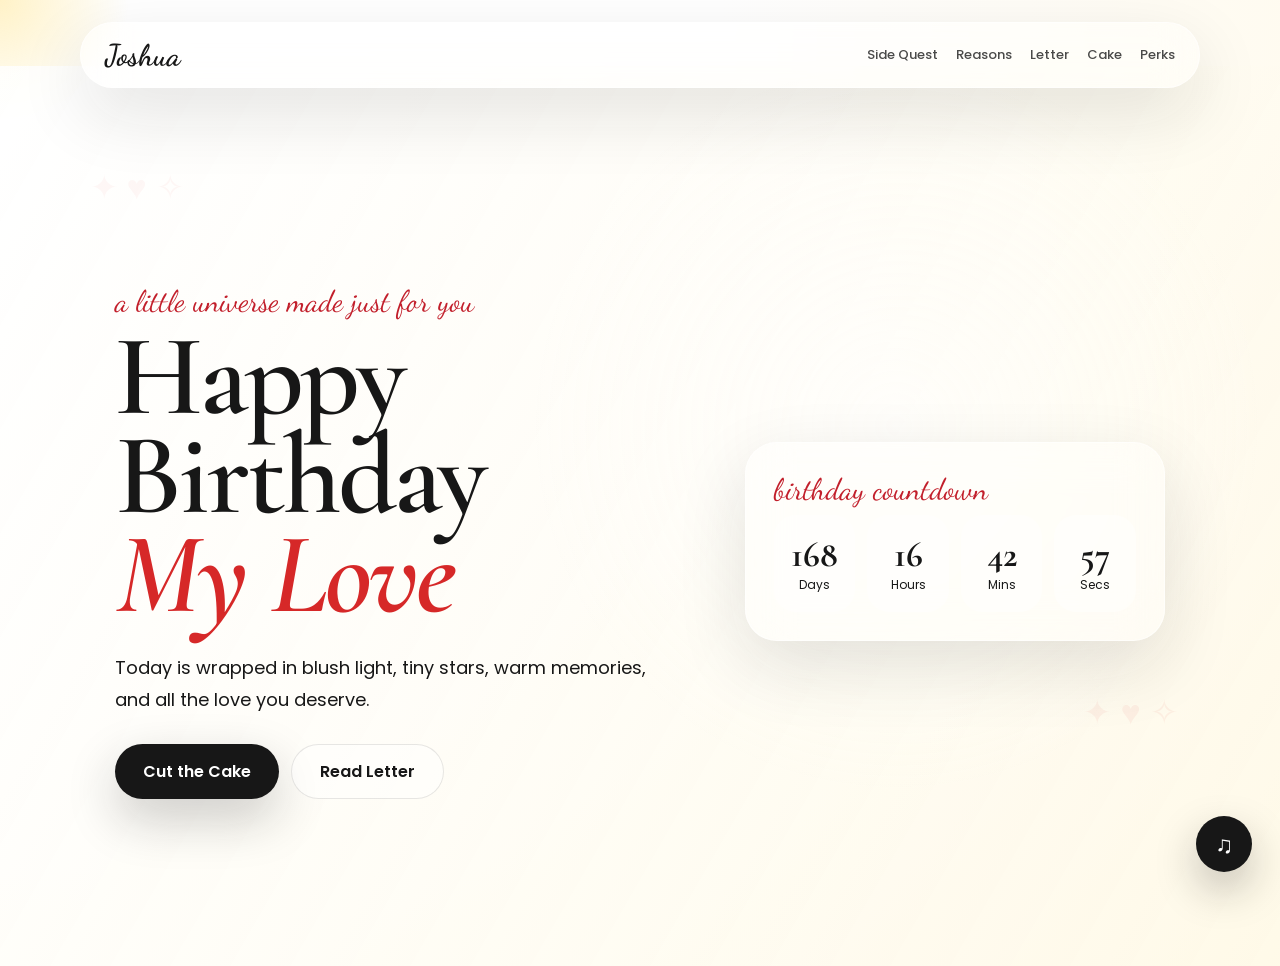
==== index.html @ 477d6fdd "Release personalized birthday website updates Co-authored-by: Copilot <223556219+Copilot@users.norep" ====
<!DOCTYPE html>
<html lang="en">
<head>
  <meta charset="UTF-8" />
  <meta name="viewport" content="width=device-width, initial-scale=1.0" />
  <title>Happy Birthday Baby!</title>
  <link rel="preconnect" href="https://fonts.googleapis.com" />
  <link rel="preconnect" href="https://fonts.gstatic.com" crossorigin />
  <link href="https://fonts.googleapis.com/css2?family=Cormorant+Garamond:wght@400;500;600;700&family=Dancing+Script:wght@500;600;700&family=Poppins:wght@300;400;500;600;700&display=swap" rel="stylesheet" />
  <link rel="stylesheet" href="style.css" />
</head>
<body style="--hero-image: url('assets/ak.jpeg');">
  <div class="cursor-glow"></div>
  <div class="floating-bg"></div>

  <nav class="navbar glass">
    <a href="index.html" class="logo">Joshua</a>
    <div class="nav-links">
      <a href="memories.html">Side Quest</a>
      <a href="reasons.html">Reasons</a>
      <a href="letter.html">Letter</a>
      <a href="cake.html">Cake</a>
      <a href="final.html">Perks</a>
    </div>
  </nav>

  <div class="music-widget">
    <div class="music-player glass" id="musicPlayer" hidden>
      <iframe
        title="Joshua's birthday playlist on Spotify"
        src="https://open.spotify.com/embed/playlist/0S6JnbD1CwKNPiSXgv6PSf?utm_source=generator&theme=0"
        allow="autoplay; clipboard-write; encrypted-media; fullscreen; picture-in-picture"
        loading="lazy"
      ></iframe>
    </div>
    <button class="music-btn" id="musicBtn" type="button" aria-label="Open music player" aria-controls="musicPlayer" aria-expanded="false">♫</button>
  </div>

  <main class="hero page-section">
    <div class="hero-overlay"></div>
    <section class="hero-content reveal">
      <p class="script-text">a little universe made just for you</p>
      <h1>Happy Birthday<br><span>My Love</span></h1>
      <p class="hero-desc">Today is wrapped in blush light, tiny stars, warm memories, and all the love you deserve.</p>
      <div class="hero-actions">
        <a class="btn primary" href="cake.html">Cut the Cake</a>
        <a class="btn ghost" href="letter.html">Read Letter</a>
      </div>
    </section>

    <aside class="countdown-card glass reveal delay-1">
      <p class="script-text">birthday countdown</p>
      <div class="countdown" id="countdown">
        <div><strong id="days">00</strong><span>Days</span></div>
        <div><strong id="hours">00</strong><span>Hours</span></div>
        <div><strong id="mins">00</strong><span>Mins</span></div>
        <div><strong id="secs">00</strong><span>Secs</span></div>
      </div>
    </aside>
  </main>

  <script src="script.js"></script>
</body>
</html>
---- style.css ----
:root {
  --warm-white: #ffffff;
  --blush: #fff9e8;
  --rose: #d62828;
  --champagne: #ffd447;
  --cocoa: #171717;
  --serif: "Cormorant Garamond", serif;
  --script: "Dancing Script", cursive;
  --body: "Poppins", sans-serif;
}

* {
  box-sizing: border-box;
  margin: 0;
  padding: 0;
}

html {
  scroll-behavior: smooth;
}

body {
  min-height: 100vh;
  overflow-x: hidden;
  color: var(--cocoa);
  font-family: var(--body);
  background: radial-gradient(circle at top left, #fff 0%, var(--warm-white) 45%, var(--blush) 100%);
}

a {
  color: inherit;
  text-decoration: none;
}

button {
  font: inherit;
}

.glass {
  background: rgba(255, 255, 255, 0.35);
  border: 1px solid rgba(255, 255, 255, 0.55);
  backdrop-filter: blur(22px);
  box-shadow: 0 24px 70px rgba(23, 23, 23, 0.12);
}

.navbar {
  position: fixed;
  top: 22px;
  left: 50%;
  z-index: 50;
  width: min(1120px, 92%);
  display: flex;
  align-items: center;
  justify-content: space-between;
  padding: 14px 24px;
  border-radius: 999px;
  transform: translateX(-50%);
}

.logo {
  font-family: var(--script);
  font-size: 30px;
  font-weight: 700;
}

.nav-links {
  display: flex;
  gap: 18px;
  font-size: 13px;
  font-weight: 500;
}

.nav-links a {
  opacity: 0.78;
  transition: 0.3s;
}

.nav-links a:hover {
  color: #c21f2b;
  opacity: 1;
}

.cursor-glow {
  position: fixed;
  z-index: 0;
  width: 280px;
  height: 280px;
  border-radius: 50%;
  pointer-events: none;
  background: radial-gradient(circle, rgba(255, 212, 71, 0.3), transparent 65%);
  transform: translate(-50%, -50%);
}

.floating-bg::before,
.floating-bg::after {
  content: "✦ ♥ ✧";
  position: fixed;
  z-index: 0;
  color: rgba(214, 40, 40, 0.22);
  font-size: 34px;
  animation: float 8s infinite ease-in-out;
}

.floating-bg::before {
  top: 18%;
  left: 7%;
}

.floating-bg::after {
  right: 8%;
  bottom: 18%;
  animation-delay: 2s;
}

.hero,
.page-section {
  min-height: 100vh;
}

.hero {
  position: relative;
  display: grid;
  grid-template-columns: 1.2fr 0.8fr;
  align-items: center;
  padding: 120px 9% 70px;
  background: linear-gradient(120deg, rgba(255, 255, 255, 0.84), rgba(255, 249, 232, 0.72)), var(--hero-image) center/cover;
}

.hero-overlay {
  position: absolute;
  inset: 0;
  background: radial-gradient(circle at 70% 40%, rgba(255, 255, 255, 0.55), transparent 35%);
}

.hero-content,
.countdown-card {
  position: relative;
  z-index: 2;
}

.script-text {
  margin-bottom: 8px;
  color: #c21f2b;
  font-family: var(--script);
  font-size: 30px;
}

.hero h1,
.sub-hero h1,
.final-page h1,
.cake-page h1 {
  font-family: var(--serif);
  font-size: clamp(62px, 9vw, 128px);
  font-weight: 600;
  line-height: 0.86;
  letter-spacing: -3px;
}

.hero h1 span {
  color: #d62828;
  font-style: italic;
}

.hero-desc {
  max-width: 560px;
  margin: 28px 0;
  font-size: 18px;
  line-height: 1.8;
}

.btn {
  display: inline-flex;
  align-items: center;
  justify-content: center;
  margin-right: 12px;
  padding: 14px 28px;
  border-radius: 999px;
  font-weight: 600;
  transition: 0.3s;
}

.primary {
  color: #fff;
  background: var(--cocoa);
  box-shadow: 0 20px 50px rgba(23, 23, 23, 0.22);
}

.ghost {
  background: rgba(255, 255, 255, 0.42);
  border: 1px solid rgba(23, 23, 23, 0.1);
}

.btn:hover,
.cut-cake-btn:hover {
  transform: translateY(-4px);
}

.countdown-card {
  max-width: 420px;
  padding: 28px;
  border-radius: 32px;
}

.countdown {
  display: grid;
  grid-template-columns: repeat(4, 1fr);
  gap: 12px;
}

.countdown div {
  padding: 18px 10px;
  text-align: center;
  background: rgba(255, 255, 255, 0.42);
  border-radius: 22px;
}

.countdown strong {
  font-family: var(--serif);
  font-size: 36px;
}

.countdown span {
  display: block;
  font-size: 12px;
}

.music-widget {
  position: fixed;
  right: 28px;
  bottom: 28px;
  z-index: 60;
}

.music-btn {
  position: relative;
  width: 56px;
  height: 56px;
  color: #fff;
  font-size: 24px;
  background: var(--cocoa);
  border: 0;
  border-radius: 50%;
  box-shadow: 0 18px 42px rgba(23, 23, 23, 0.25);
  cursor: pointer;
}

.music-btn:hover,
.music-btn[aria-expanded="true"] {
  background: #d62828;
}

.music-player {
  position: absolute;
  right: 0;
  bottom: 72px;
  width: min(352px, calc(100vw - 32px));
  padding: 8px;
  border-radius: 22px;
}

.music-player[hidden] {
  display: none;
}

.music-player iframe {
  display: block;
  width: 100%;
  height: 352px;
  border: 0;
  border-radius: 14px;
}

.sub-hero {
  padding: 150px 8% 55px;
  text-align: center;
}

.sub-hero p {
  max-width: 680px;
  margin: 10px auto 24px;
}

.side-quest-page {
  padding-bottom: 90px;
}

.quest-worlds {
  display: grid;
  grid-template-columns: repeat(2, minmax(0, 1fr));
  gap: 20px;
  width: min(940px, 84%);
  margin: 0 auto;
}

.quest-progress {
  width: min(940px, 84%);
  margin: 0 auto 18px;
  color: #a91620;
  font-weight: 600;
  text-align: center;
}

.quest-world {
  display: flex;
  min-height: 230px;
  flex-direction: column;
  align-items: flex-start;
  padding: 28px;
  color: var(--cocoa);
  text-align: left;
  border-radius: 28px;
  cursor: pointer;
  transition: transform 0.3s, background 0.3s, box-shadow 0.3s;
}

.quest-world:hover,
.quest-world[aria-pressed="true"] {
  transform: translateY(-6px);
  background: rgba(255, 255, 255, 0.72);
  box-shadow: 0 24px 60px rgba(23, 23, 23, 0.18);
}

.quest-world:disabled {
  opacity: 0.62;
  cursor: not-allowed;
  transform: none;
}

.quest-world:disabled:hover {
  background: inherit;
  box-shadow: none;
}

.quest-world.is-complete .quest-world-prompt {
  color: #39714a;
}

.quest-world.is-locked .quest-world-prompt {
  color: #6b625d;
}

.quest-icon {
  margin-bottom: 14px;
  font-size: 34px;
}

.quest-world-title {
  font-family: var(--serif);
  font-size: 32px;
  font-weight: 700;
}

.quest-world-description {
  margin-top: 8px;
  line-height: 1.7;
}

.quest-world-prompt {
  margin-top: auto;
  padding-top: 18px;
  color: #c21f2b;
  font-size: 13px;
  font-weight: 600;
}

.quest-panel,
.quest-reward {
  width: min(760px, 84%);
  margin: 34px auto 0;
  padding: 38px;
  text-align: center;
  border-radius: 30px;
}

#questPanel[hidden],
#questReward[hidden],
#batmanClues[hidden],
#grandPrixGame[hidden],
#monsterHuntGame[hidden],
#cyberpunkGame[hidden],
#huntPreparation[hidden],
#huntBattle[hidden],
#huntActions[hidden],
#completeQuest[hidden],
#questFinale[hidden] {
  display: none;
}

.quest-panel h2,
.quest-reward h2 {
  margin-bottom: 12px;
  font-family: var(--serif);
  font-size: clamp(32px, 5vw, 48px);
}

.quest-panel > p:not(.script-text),
.quest-reward > p:not(.script-text) {
  max-width: 580px;
  margin: 0 auto 22px;
  line-height: 1.8;
}

.quest-panel .btn {
  margin: 8px 0 0;
  border: 0;
  cursor: pointer;
}

.quest-panel .btn:disabled {
  opacity: 0.55;
  cursor: not-allowed;
  transform: none;
}

.batman-clues {
  display: grid;
  gap: 14px;
  margin: 24px auto 16px;
  text-align: left;
}

.clue-instructions {
  margin-bottom: 4px;
  color: #c21f2b;
  font-weight: 600;
  text-align: center;
}

.clue-card {
  display: grid;
  gap: 10px;
  padding: 18px;
  border: 1px solid rgba(23, 23, 23, 0.14);
  border-radius: 18px;
}

.clue-card legend {
  padding: 0 6px;
  font-weight: 600;
  line-height: 1.6;
}

.clue-card label {
  display: flex;
  align-items: flex-start;
  gap: 9px;
  line-height: 1.55;
  cursor: pointer;
}

.clue-card input {
  flex: 0 0 auto;
  margin-top: 5px;
  accent-color: #d62828;
}

.clue-card .check-clue {
  justify-self: start;
  margin: 4px 0 0;
  cursor: pointer;
}

.clue-feedback {
  min-height: 22px;
  margin: 0 !important;
  color: #a91620;
  font-weight: 500;
}

.monster-hunt-game {
  margin: 24px auto 16px;
  text-align: left;
}

.monster-hunt-game > .clue-instructions {
  margin-bottom: 20px;
}

.monster-hunt-game h3 {
  margin-bottom: 8px;
  font-family: var(--serif);
  font-size: 30px;
  text-align: center;
}

.monster-hunt-game > div > p {
  margin: 0 auto 16px;
  text-align: center;
  line-height: 1.7;
}

.hunt-map-card {
  position: relative;
  margin: 20px 0;
  padding: 10px 10px 26px;
  overflow: hidden;
  background: linear-gradient(145deg, #f8f6e8, #dfd6bd);
  border: 1px solid rgba(23, 23, 23, 0.18);
  border-radius: 22px;
  box-shadow: 0 14px 30px rgba(23, 23, 23, 0.12);
}

.hunt-map {
  position: relative;
  min-height: 290px;
  overflow: hidden;
  background: linear-gradient(90deg, rgba(20, 15, 11, 0.48), rgba(20, 15, 11, 0.14)), url("assets/maanster-map.png") center/cover;
  border: 1px solid rgba(255, 255, 255, 0.38);
  border-radius: 16px;
  isolation: isolate;
}

.hunt-map::after {
  position: absolute;
  z-index: -1;
  inset: 0;
  background: radial-gradient(ellipse at 50% 50%, transparent 20%, rgba(15, 12, 8, 0.34));
  content: "";
}

.hunt-map-trail {
  position: absolute;
  inset: 0;
  width: 100%;
  height: 100%;
  pointer-events: none;
}

.hunt-map-trail path {
  fill: none;
  stroke: #ffd447;
  stroke-width: 13;
  stroke-dasharray: 16 11;
  stroke-linecap: round;
  filter: drop-shadow(0 0 8px rgba(255, 212, 71, 0.95));
}

.hunt-map-pin {
  position: absolute;
  z-index: 1;
  display: grid;
  width: 42px;
  height: 42px;
  place-items: center;
  color: #171717;
  font-size: 19px;
  background: #ffd447;
  border: 3px solid #fff;
  border-radius: 50%;
  box-shadow: 0 4px 14px rgba(0, 0, 0, 0.42);
  cursor: pointer;
  transition: transform 0.2s, background 0.2s;
}

.hunt-map-pin span {
  position: absolute;
  top: calc(100% + 7px);
  left: 50%;
  width: max-content;
  padding: 4px 8px;
  color: #fff;
  font-size: 11px;
  font-weight: 600;
  background: rgba(15, 12, 8, 0.78);
  border-radius: 999px;
  transform: translateX(-50%);
}

.hunt-map-pin:hover {
  transform: scale(1.12);
}

.hunt-map-pin.is-found {
  color: #fff;
  background: #d62828;
}

.hunt-map-pin.is-found::after {
  position: absolute;
  top: -5px;
  right: -5px;
  display: grid;
  width: 17px;
  height: 17px;
  place-items: center;
  color: #171717;
  font-size: 11px;
  background: #fff;
  border-radius: 50%;
  content: "✓";
}

.pin-vinyl {
  top: 61%;
  left: 27%;
}

.pin-lego {
  top: 39%;
  left: 52%;
}

.pin-crumbs {
  top: 20%;
  left: 76%;
}

.hunter-profile {
  position: absolute;
  bottom: 12px;
  left: 12px;
  display: flex;
  align-items: center;
  gap: 9px;
  padding: 6px 12px 6px 6px;
  color: #fff;
  background: rgba(15, 12, 8, 0.82);
  border: 1px solid rgba(255, 255, 255, 0.5);
  border-radius: 999px;
  box-shadow: 0 4px 14px rgba(0, 0, 0, 0.25);
}

.hunter-profile img {
  width: 42px;
  height: 42px;
  object-fit: cover;
  object-position: center 30%;
  border: 2px solid #ffd447;
  border-radius: 50%;
}

.hunter-profile span {
  display: grid;
  gap: 2px;
  text-align: left;
}

.hunter-profile strong {
  font-size: 12px;
}

.hunter-profile small,
.map-coordinate {
  color: rgba(255, 255, 255, 0.8);
  font-size: 9px;
  letter-spacing: 0.08em;
}

.map-coordinate {
  position: absolute;
  right: 12px;
  bottom: 14px;
  padding: 6px 8px;
  color: #fff;
  background: rgba(15, 12, 8, 0.72);
  border-radius: 5px;
}

.hunt-claw-marks {
  position: absolute;
  top: -18px;
  right: -34px;
  width: 122px;
  height: 122px;
  object-fit: contain;
  opacity: 0.8;
  pointer-events: none;
  transform: rotate(12deg);
}

.hunt-clue {
  display: grid;
  gap: 9px;
  margin: 12px 0;
  padding: 16px;
  border: 1px solid rgba(23, 23, 23, 0.14);
  border-radius: 18px;
}

.hunt-clue legend {
  padding: 0 6px;
  font-weight: 600;
  line-height: 1.55;
}

.hunt-clue label {
  display: flex;
  gap: 9px;
  line-height: 1.5;
  cursor: pointer;
}

.hunt-clue input {
  flex: 0 0 auto;
  margin-top: 5px;
  accent-color: #d62828;
}

.hunt-clue .btn {
  justify-self: start;
  margin: 4px 0 0;
  cursor: pointer;
}

.hunt-clue-feedback,
.hunt-feedback {
  min-height: 24px;
  margin: 0 !important;
  color: #a91620;
  font-weight: 600;
  text-align: center;
}

.hunt-preparation {
  margin-top: 26px;
  text-align: center;
}

.weapon-options {
  display: grid;
  grid-template-columns: repeat(3, minmax(0, 1fr));
  gap: 12px;
  margin: 18px 0;
}

.weapon-choice {
  display: flex;
  min-height: 140px;
  flex-direction: column;
  align-items: center;
  justify-content: center;
  gap: 7px;
  padding: 16px 10px;
  color: var(--cocoa);
  background: rgba(255, 255, 255, 0.58);
  border: 1px solid rgba(23, 23, 23, 0.14);
  border-radius: 18px;
  cursor: pointer;
  transition: 0.2s ease;
}

.weapon-choice:hover,
.weapon-choice[aria-pressed="true"] {
  background: #fff9e8;
  border-color: #d62828;
  box-shadow: 0 0 0 2px rgba(214, 40, 40, 0.16);
  transform: translateY(-3px);
}

.weapon-choice span {
  font-size: 28px;
}

.weapon-choice strong {
  font-family: var(--serif);
  font-size: 21px;
}

.weapon-choice small {
  font-size: 12px;
}

.cyberpunk-game {
  margin-top: 20px;
}

.cyberpunk-scene {
  position: relative;
  min-height: 250px;
  aspect-ratio: 2.2;
  margin-bottom: 22px;
  overflow: hidden;
  background: #080d16;
  border: 1px solid rgba(8, 13, 22, 0.25);
  border-radius: 22px;
  text-align: left;
}

.cyberpunk-scene::after {
  position: absolute;
  inset: 45% 0 0;
  background: linear-gradient(transparent, rgba(5, 8, 15, 0.78));
  content: "";
  pointer-events: none;
}

.cyberpunk-scene > img {
  position: absolute;
  width: 100%;
  height: 100%;
  object-fit: cover;
  object-position: center 56%;
}

.cyberpunk-scene-label {
  position: absolute;
  z-index: 1;
  top: 14px;
  left: 14px;
  padding: 7px 10px;
  color: #fff;
  background: rgba(5, 8, 15, 0.76);
  border: 1px solid rgba(255, 255, 255, 0.45);
  border-radius: 6px;
  font-size: 11px;
  font-weight: 700;
  letter-spacing: 0.1em;
}

.cyberpunk-runner-profile {
  position: absolute;
  z-index: 1;
  bottom: 12px;
  left: 12px;
  display: flex;
  align-items: center;
  gap: 10px;
  padding: 6px 14px 6px 6px;
  color: #fff;
  background: rgba(5, 8, 15, 0.78);
  border: 1px solid rgba(255, 255, 255, 0.46);
  border-radius: 999px;
}

.cyberpunk-runner-profile img {
  width: 48px;
  height: 48px;
  object-fit: cover;
  object-position: center 25%;
  border: 2px solid #e8c85a;
  border-radius: 50%;
}

.cyberpunk-runner-profile span {
  display: grid;
  gap: 2px;
}

.cyberpunk-runner-profile small {
  color: rgba(255, 255, 255, 0.82);
  font-size: 10px;
}

.cyberpunk-step {
  margin: 22px 0;
  padding: 22px;
  background: rgba(255, 255, 255, 0.46);
  border: 1px solid rgba(23, 23, 23, 0.12);
  border-radius: 20px;
}

.cyberpunk-step h3 {
  margin-bottom: 6px;
  font-family: var(--serif);
  font-size: 26px;
}

.cyberpunk-step .btn {
  margin: 4px 0 0;
}

.cyberpunk-signal-status {
  margin: 18px auto 14px;
}

.cyberpunk-signal-status > span {
  color: #806b22;
  font-size: 12px;
  font-weight: 700;
  letter-spacing: 0.12em;
}

.cyberpunk-signal-status p {
  margin: 6px 0 0;
  font-weight: 600;
}

.cyberpunk-sequence {
  display: flex;
  min-height: 28px;
  justify-content: center;
  gap: 10px;
  margin: 14px 0;
}

.cyberpunk-note {
  font-size: 18px;
}

.cyberpunk-pad[data-note="0"] {
  --signal-color: #4aa9e8;
}

.cyberpunk-pad[data-note="1"] {
  --signal-color: #e8c85a;
}

.cyberpunk-pad[data-note="2"] {
  --signal-color: #e25454;
}

.cyberpunk-pad[data-note="3"] {
  --signal-color: #f1f0e9;
}

.cyberpunk-signal-pads {
  display: flex;
  justify-content: center;
  flex-wrap: wrap;
  gap: 12px;
  margin: 18px auto 10px;
}

.cyberpunk-pad {
  display: grid;
  width: 76px;
  height: 76px;
  place-items: center;
  color: var(--signal-color);
  font-size: 42px;
  background: #131923;
  border: 2px solid var(--signal-color);
  border-radius: 18px;
  cursor: pointer;
  transition: transform 0.15s, box-shadow 0.15s, background 0.15s;
}

.cyberpunk-pad:hover,
.cyberpunk-pad.is-playing {
  background: #343b49;
  box-shadow: 0 0 18px var(--signal-color);
  transform: scale(1.06);
}

.cyberpunk-feedback {
  min-height: 24px;
  margin: 8px 0 0 !important;
  color: #a91620;
  font-weight: 600;
}

#startHunt {
  margin: 4px 0 0;
  border: 0;
  cursor: pointer;
}

.hunt-battle {
  margin-top: 24px;
  padding: 0 22px 22px;
  overflow: hidden;
  background: linear-gradient(180deg, rgba(9, 17, 22, 0.12), rgba(255, 255, 255, 0.82) 52%), url("assets/maanster-cave.png") center/cover;
  border: 1px solid rgba(23, 23, 23, 0.12);
  border-radius: 24px;
  text-align: center;
}

.hunt-battle-scene {
  position: relative;
  display: grid;
  min-height: 250px;
  place-items: center;
  margin: 0 -22px 16px;
  overflow: hidden;
  background: linear-gradient(180deg, rgba(9, 17, 22, 0.06), rgba(9, 17, 22, 0.5)), url("assets/maanster-cave.png") center/cover;
}

.hunt-wyvern {
  position: absolute;
  inset: 0;
  width: 100%;
  height: 100%;
  object-fit: contain;
  object-position: center 55%;
  filter: drop-shadow(0 12px 10px rgba(0, 0, 0, 0.5));
  animation: wyvernHover 3s ease-in-out infinite;
}

.hunt-battle-heading {
  position: absolute;
  right: 12px;
  bottom: 12px;
  left: 12px;
  display: flex;
  align-items: center;
  justify-content: center;
  min-height: 48px;
  padding: 8px 14px;
  color: #fff;
  background: rgba(15, 12, 8, 0.76);
  border: 1px solid rgba(255, 255, 255, 0.35);
  border-radius: 14px;
}

.hunt-battle-heading h3 {
  margin: 0;
  font-size: 25px;
}

.hunt-battle-heading p {
  margin: 4px 0 0 !important;
  color: #ffe990;
  font-size: 13px;
}

.hunt-hearts {
  margin: 14px 0 !important;
  font-size: 22px;
  letter-spacing: 3px;
}

.monster-health {
  width: min(420px, 100%);
  height: 14px;
  margin: 0 auto 18px;
  overflow: hidden;
  background: rgba(23, 23, 23, 0.16);
  border: 1px solid rgba(23, 23, 23, 0.2);
  border-radius: 999px;
}

.monster-health span {
  display: block;
  width: 100%;
  height: 100%;
  background: linear-gradient(90deg, #d62828, #ffd447);
  border-radius: inherit;
  transition: width 0.35s ease;
}

.hunt-turn {
  min-height: 54px;
  margin: 12px auto !important;
  font-family: var(--serif);
  font-size: 24px;
  font-weight: 700;
}

.hunt-actions {
  display: flex;
  flex-wrap: wrap;
  justify-content: center;
  gap: 10px;
}

.hunt-actions .btn {
  margin: 0;
  border: 1px solid rgba(23, 23, 23, 0.14);
  cursor: pointer;
}

.hunt-actions .btn:hover {
  transform: translateY(-2px);
}

.hunt-feedback {
  margin-top: 14px !important;
}

@keyframes wyvernHover {
  0%, 100% { transform: translateY(3px) scale(0.98); }
  50% { transform: translateY(-5px) scale(1); }
}

.grand-prix-game {
  margin: 24px auto 16px;
}

.race-map-wrap {
  width: min(620px, 100%);
  margin: 0 auto 16px;
  padding: 14px;
  background: rgba(255, 255, 255, 0.62);
  border: 1px solid rgba(23, 23, 23, 0.12);
  border-radius: 24px;
}

.grand-prix-map {
  display: block;
  width: 100%;
  overflow: visible;
}

.race-track-outline,
.race-track-base,
.race-track-progress {
  fill: none;
  stroke-linecap: round;
  stroke-linejoin: round;
}

.race-track-outline {
  stroke: #171717;
  stroke-width: 20;
}

.race-track-base {
  stroke: #fff;
  stroke-width: 13;
}

.race-track-progress {
  stroke: #d62828;
  stroke-width: 7;
  stroke-dasharray: 1200;
  stroke-dashoffset: 1200;
}

.race-stop-marker circle {
  fill: #ffd447;
  stroke: #171717;
  stroke-width: 3;
}

.race-stop-marker text {
  fill: #171717;
  font-size: 13px;
  font-weight: 700;
}

.race-stop-marker.is-complete circle {
  fill: #d62828;
}

.race-stop-marker.is-complete text {
  fill: #fff;
}

.race-start-flag,
.race-car {
  dominant-baseline: middle;
  font-size: 28px;
  text-anchor: middle;
}

.race-car {
  paint-order: stroke;
  stroke: #fff;
  stroke-width: 3px;
}

.race-stop-status {
  margin: 12px 0;
  font-weight: 600;
}

.race-timing {
  position: relative;
  width: min(480px, 100%);
  height: 28px;
  margin: 14px auto;
  overflow: hidden;
  background: #171717;
  border: 3px solid #fff;
  border-radius: 999px;
  box-shadow: 0 0 0 1px rgba(23, 23, 23, 0.18);
}

.race-target,
.race-indicator {
  position: absolute;
  top: 0;
  height: 100%;
  transform: translateX(-50%);
}

.race-target {
  width: 18%;
  background: #ffd447;
  box-shadow: 0 0 14px rgba(255, 212, 71, 0.75);
  transition: width 0.25s ease, left 0.25s ease;
}

.race-indicator {
  left: 0;
  width: 7px;
  background: #fff;
  box-shadow: 0 0 10px #fff;
}

.race-feedback {
  min-height: 26px;
  margin-top: 12px;
  color: #a91620;
  font-weight: 600;
}

.dessert-options {
  display: flex;
  justify-content: center;
  flex-wrap: wrap;
  gap: 12px;
}

.dessert-choice {
  margin: 0;
  border: 1px solid rgba(23, 23, 23, 0.12);
  cursor: pointer;
}

.dessert-choice[aria-pressed="true"] {
  color: #fff;
  background: #d62828;
}

.quest-finale {
  margin-top: 26px;
  padding: 22px;
  line-height: 1.8;
  background: rgba(255, 255, 255, 0.52);
  border-radius: 24px;
}

.quest-finale p + p {
  margin-top: 12px;
}

.masonry {
  columns: 3 260px;
  column-gap: 24px;
  padding: 30px 8%;
}

.polaroid {
  break-inside: avoid;
  margin-bottom: 24px;
  padding: 14px 14px 22px;
  background: #fff;
  border-radius: 24px;
  box-shadow: 0 20px 55px rgba(23, 23, 23, 0.14);
  transform: rotate(-1deg);
  transition: 0.35s;
}

.polaroid:nth-child(even) {
  transform: rotate(1.5deg);
}

.polaroid:hover {
  transform: translateY(-8px) rotate(0);
}

.photo {
  height: 260px;
  border-radius: 18px;
  background: linear-gradient(135deg, var(--rose), var(--champagne)) center/cover;
}
.photo video {
  width: 100%;
  height: 100%;
  border-radius: 18px;
  object-fit: cover;
  display: block;
}

.tall .photo {
  height: 390px;
}

.wide .photo {
  height: 230px;
}

.polaroid p {
  margin-top: 12px;
  font-family: var(--script);
  font-size: 25px;
}

.reason-grid {
  display: grid;
  grid-template-columns: repeat(auto-fit, minmax(210px, 1fr));
  gap: 20px;
  padding: 20px 8% 90px;
}

.reason-card {
  height: 190px;
  perspective: 900px;
  cursor: pointer;
}

.reason-inner {
  position: relative;
  width: 100%;
  height: 100%;
  transition: 0.7s;
  transform-style: preserve-3d;
}

.reason-card:hover .reason-inner,
.reason-card:focus-within .reason-inner {
  transform: rotateY(180deg);
}

.reason-front,
.reason-back {
  position: absolute;
  inset: 0;
  display: grid;
  place-items: center;
  padding: 24px;
  text-align: center;
  border-radius: 28px;
  backface-visibility: hidden;
  box-shadow: 0 18px 45px rgba(23, 23, 23, 0.11);
}

.reason-front {
  background: rgba(255, 255, 255, 0.5);
}

.reason-front h3 {
  font-family: var(--serif);
  font-size: 42px;
}

.reason-back {
  color: #fff;
  background-position: center;
  background-size: cover;
  transform: rotateY(180deg);
  place-items: end center;
  padding: 24px 20px 22px;
}

.reason-back p {
  width: 100%;
  margin: 0;
  font-family: var(--script);
  font-size: 25px;
  line-height: 1.25;
  text-shadow: 0 8px 24px rgba(0, 0, 0, 0.55);
}

.random-reason {
  max-width: 560px;
  margin: 22px auto 0;
  padding: 20px;
  border-radius: 28px;
}

.letter-page {
  min-height: 100vh;
  display: grid;
  grid-template-columns: 0.8fr 1.2fr;
  gap: 50px;
  align-items: center;
  padding: 150px 9% 70px;
}

.envelope {
  position: relative;
  height: 260px;
  cursor: pointer;
}

.env-body {
  position: absolute;
  bottom: 0;
  display: grid;
  place-items: center;
  width: 100%;
  height: 180px;
  border-radius: 18px;
  background: linear-gradient(135deg, var(--champagne), #fff);
  box-shadow: 0 30px 70px rgba(23, 23, 23, 0.14);
}

.flap {
  position: absolute;
  top: 0;
  left: 8%;
  width: 84%;
  height: 160px;
  background: var(--champagne);
  clip-path: polygon(50% 100%, 0 0, 100% 0);
  transform-origin: top;
  transition: 0.7s;
}

.envelope.open .flap {
  transform: translateY(80px) rotateX(180deg);
}

.letter-paper {
  min-height: 500px;
  padding: 46px;
  background: #fff;
  border-radius: 34px;
  box-shadow: 0 30px 80px rgba(23, 23, 23, 0.16);
}

.letter-paper h1 {
  font-family: var(--serif);
  font-size: 58px;
}

.letter-paper p:last-child {
  font-size: 17px;
  line-height: 2;
  white-space: pre-line;
}

.night {
  color: #fff;
  background: radial-gradient(circle at top, #3a1116 0%, #101010 70%);
}

.cake-page,
.final-page {
  min-height: 100vh;
  display: grid;
  place-items: center;
  padding: 150px 8% 70px;
  text-align: center;
}

.final-page {
  background: linear-gradient(rgba(0, 0, 0, 0.45), rgba(0, 0, 0, 0.86)), var(--final-image) center/cover;
}

.claim-page {
  display: flex;
  flex-direction: column;
  justify-content: center;
  gap: 34px;
  min-height: 100vh;
  padding: 145px 8% 70px;
}

.claim-header {
  width: 100%;
}

.claim-header h1 {
  margin: 0 auto 18px;
  font-size: clamp(48px, 7vw, 88px);
  line-height: 0.95;
}

.claim-header > p:last-child {
  max-width: 640px;
  margin: 0 auto;
}

.claim-grid {
  display: grid;
  grid-template-columns: repeat(2, minmax(0, 1fr));
  gap: 18px;
  width: min(940px, 100%);
  margin: 0 auto;
}

.claim-card {
  display: flex;
  min-height: 245px;
  flex-direction: column;
  align-items: center;
  padding: 26px 22px;
  color: #fff;
  border-radius: 26px;
}

.claim-icon {
  font-size: 32px;
}

.claim-card h2 {
  margin-top: 8px;
  font-family: var(--serif);
  font-size: clamp(25px, 3vw, 34px);
}

.claim-remaining {
  margin: 8px 0 16px;
  color: rgba(255, 255, 255, 0.78);
  font-size: 14px;
}

.claim-button {
  margin: auto 0 0;
  color: #171717;
  background: #ffd447;
  border: 0;
  cursor: pointer;
}

.claim-button:hover {
  background: #ffe990;
}

.claim-button:disabled {
  color: rgba(255, 255, 255, 0.72);
  background: rgba(255, 255, 255, 0.14);
  box-shadow: none;
  cursor: default;
  transform: none;
}

.claim-message {
  min-height: 24px;
  margin-top: 12px;
  color: #ffe990;
  font-size: 14px;
  font-weight: 500;
}

.claim-replay {
  align-self: center;
  margin: 0;
  color: #fff;
  border-color: rgba(255, 255, 255, 0.35);
}

.cake-page h1,
.final-page h1 {
  max-width: 900px;
}


.cake-section {
  position: relative;
  display: flex;
  flex-direction: column;
  align-items: center;
  justify-content: center;
  min-height: 62vh;
  overflow: visible;
}

.cake-glow {
  position: absolute;
  width: 460px;
  height: 460px;
  border-radius: 50%;
  background: radial-gradient(circle, rgba(255, 212, 71, 0.34), transparent 68%);
  filter: blur(2px);
}

.cake-stage-text {
  position: relative;
  z-index: 8;
  margin: 18px auto 28px;
  max-width: 620px;
  padding: 14px 22px;
  border: 1px solid rgba(255, 255, 255, 0.32);
  border-radius: 999px;
  background: rgba(255, 255, 255, 0.13);
  color: rgba(255, 255, 255, 0.88);
  backdrop-filter: blur(14px);
  font-size: 14px;
}

.cake {
  position: relative;
  width: 390px;
  height: 330px;
  margin-bottom: 38px;
  overflow: visible;
}

.plate {
  position: absolute;
  left: 50%;
  bottom: -18px;
  width: 390px;
  height: 34px;
  border-radius: 50%;
  background: rgba(255, 255, 255, 0.34);
  transform: translateX(-50%);
  box-shadow: 0 26px 45px rgba(0, 0, 0, 0.24);
}

.candles {
  position: absolute;
  top: 2px;
  left: 50%;
  z-index: 7;
  display: flex;
  gap: 28px;
  transform: translateX(-50%);
  transition: 0.85s ease;
}

.candle {
  position: relative;
  display: block;
  width: 13px;
  height: 58px;
  margin-top: 24px;
  border-radius: 8px;
  background: repeating-linear-gradient(45deg, #fff 0 7px, #d62828 7px 14px);
  box-shadow: inset 0 -8px 12px rgba(0, 0, 0, 0.08);
}

.flame {
  position: absolute;
  top: -28px;
  left: 50%;
  width: 16px;
  height: 30px;
  border-radius: 50% 50% 45% 45%;
  background: radial-gradient(circle at 50% 65%, #fff9c2 0 24%, #ffd447 25% 68%, #d62828 69% 100%);
  transform: translateX(-50%);
  box-shadow: 0 0 18px #ffd447, 0 0 36px rgba(255, 212, 71, 0.72);
  animation: flicker 0.8s infinite alternate;
  transform-origin: bottom center;
  transition: 0.45s ease;
}

.smoke {
  position: absolute;
  top: -30px;
  left: 50%;
  width: 10px;
  height: 10px;
  border-radius: 50%;
  background: rgba(255, 255, 255, 0.72);
  opacity: 0;
  filter: blur(3px);
  transform: translateX(-50%) scale(0.3);
}

.cake.blow .flame {
  opacity: 0;
  transform: translateX(-50%) translateY(12px) scale(0.1) rotate(18deg);
  box-shadow: none;
}

.cake.blow .smoke {
  animation: smokeUp 1.45s ease-out forwards;
}

.cake.blow .candle:nth-child(2) .smoke {
  animation-delay: 0.15s;
}

.cake.blow .candle:nth-child(3) .smoke {
  animation-delay: 0.3s;
}

.cake-top,
.cake-middle,
.cake-bottom,
.cake-slice {
  position: absolute;
  left: 50%;
  border-radius: 22px;
  transform: translateX(-50%);
  transition: 0.9s cubic-bezier(0.22, 0.82, 0.22, 1);
}

.cake-top,
.cake-middle,
.cake-bottom {
  z-index: 3;
  box-shadow: 0 24px 42px rgba(0, 0, 0, 0.22);
  overflow: hidden;
}

.cake-top::after,
.cake-middle::after,
.cake-bottom::after {
  content: "";
  position: absolute;
  inset: 11px 18px auto;
  height: 12px;
  border-radius: 999px;
  background: rgba(255, 255, 255, 0.38);
}

.cake-bottom {
  bottom: 24px;
  width: 330px;
  height: 92px;
  background: linear-gradient(135deg, #d62828, #a91620);
}

.cake-middle {
  bottom: 104px;
  width: 270px;
  height: 84px;
  background: linear-gradient(135deg, #fff, #ffd447);
}

.cake-top {
  bottom: 176px;
  width: 210px;
  height: 74px;
  background: linear-gradient(135deg, #fff, #ffe990);
}

.cut-line {
  position: absolute;
  left: 57%;
  bottom: 24px;
  z-index: 6;
  width: 3px;
  height: 228px;
  border-radius: 999px;
  background: rgba(255, 255, 255, 0.85);
  opacity: 0;
  transform: rotate(10deg) scaleY(0);
  transform-origin: top;
  box-shadow: 0 0 18px rgba(255, 255, 255, 0.65);
}

.cake.knife-in .cut-line {
  opacity: 1;
  animation: cutTrace 0.75s ease-in-out forwards;
}

.cake-slice {
  z-index: 5;
  right: 20px;
  left: auto;
  bottom: 24px;
  width: 126px;
  height: 225px;
  border-radius: 18px 22px 20px 18px;
  background: linear-gradient(135deg, #fff 0 30%, #ffd447 30% 63%, #d62828 63% 100%);
  clip-path: polygon(13% 0, 100% 13%, 78% 100%, 0 100%);
  opacity: 0;
  transform: translateX(-12px) rotate(0deg) scale(0.97);
  box-shadow: 0 28px 48px rgba(0, 0, 0, 0.25);
}

.cake-slice::before {
  content: "";
  position: absolute;
  inset: 0;
  background: radial-gradient(circle at 62% 38%, rgba(214, 40, 40, 0.75) 0 4px, transparent 5px),
    radial-gradient(circle at 48% 72%, rgba(214, 40, 40, 0.65) 0 4px, transparent 5px);
}

.knife {
  position: absolute;
  top: 0;
  right: -170px;
  z-index: 9;
  width: 218px;
  height: 44px;
  opacity: 0;
  transform: translate(80px, -20px) rotate(-34deg);
  transform-origin: right center;
  transition: 1s cubic-bezier(0.22, 0.82, 0.22, 1);
}

.knife-blade {
  position: absolute;
  left: 0;
  top: 12px;
  width: 158px;
  height: 18px;
  border-radius: 999px 4px 4px 999px;
  background: linear-gradient(90deg, #ffffff, #d7d7d7 55%, #9e9e9e);
  box-shadow: 0 14px 28px rgba(0, 0, 0, 0.25);
}

.knife-blade::before {
  content: "";
  position: absolute;
  left: 4px;
  top: 3px;
  width: 120px;
  height: 4px;
  border-radius: 999px;
  background: rgba(255, 255, 255, 0.8);
}

.knife-handle {
  position: absolute;
  right: 0;
  top: 5px;
  width: 68px;
  height: 32px;
  border-radius: 999px;
  background: linear-gradient(135deg, #333, #111);
  box-shadow: inset 8px 0 10px rgba(255, 255, 255, 0.08), 0 12px 24px rgba(0, 0, 0, 0.28);
}

.cake.knife-in .knife {
  opacity: 1;
  transform: translate(-205px, 128px) rotate(-21deg);
}

.cake.sliced .knife {
  opacity: 0;
  transform: translate(-245px, 170px) rotate(-12deg);
}

.cake.sliced .cake-top,
.cake.sliced .cake-middle,
.cake.sliced .cake-bottom {
  clip-path: polygon(0 0, 62% 0, 52% 100%, 0 100%);
}

.cake.sliced .cake-slice {
  opacity: 1;
  transform: translate(78px, 34px) rotate(12deg) scale(1);
}

.cake.sliced .candles {
  transform: translateX(-83%) translateY(-4px) rotate(-5deg);
}

.cut-cake-btn {
  position: relative;
  z-index: 8;
  padding: 18px 40px;
  color: #171717;
  color: rgba(23, 23, 23, 0.3);
  font-size: 18px;
}

.cyberpunk-note.is-matched {
  color: #806b22;
  font-weight: 600;
  cursor: pointer;
  background: rgba(255, 255, 255, 0.82);
  border: 0;
  border-radius: 50px;
  box-shadow: 0 10px 30px rgba(0, 0, 0, 0.16);
  transition: 0.4s;
}

.cut-cake-btn:hover {
  transform: translateY(-4px) scale(1.03);
}

.cut-cake-btn:disabled {
  cursor: default;
  opacity: 0.92;
  transform: none;
}

@keyframes smokeUp {
  0% { opacity: 0; transform: translateX(-50%) translateY(0) scale(0.35); }
  20% { opacity: 0.8; }
  100% { opacity: 0; transform: translateX(-50%) translateY(-58px) scale(2.3); }
}

@keyframes cutTrace {
  0% { transform: rotate(10deg) scaleY(0); }
  100% { transform: rotate(10deg) scaleY(1); }
}

#confetti {
  position: fixed;
  inset: 0;
  pointer-events: none;
}

.footer {
  padding: 35px;
  color: rgba(23, 23, 23, 0.68);
  text-align: center;
}

.night .footer {
  color: rgba(255, 255, 255, 0.65);
}

.reveal {
  opacity: 0;
  transform: translateY(24px);
  animation: reveal 0.8s forwards;
}

.delay-1 {
  animation-delay: 0.18s;
}

.delay-2 {
  animation-delay: 0.34s;
}

@keyframes reveal {
  to {
    opacity: 1;
    transform: none;
  }
}

@keyframes float {
  50% {
    transform: translateY(-26px) rotate(8deg);
  }
}

@keyframes flicker {
  to {
    transform: scale(1.15) translateY(-2px);
    opacity: 0.84;
  }
}

@media (max-width: 900px) {
  .hero,
  .letter-page {
    grid-template-columns: 1fr;
  }

  .nav-links {
    display: none;
  }

  .hero {
    padding-top: 145px;
  }

  .hero h1,
  .sub-hero h1,
  .final-page h1,
  .cake-page h1 {
    font-size: 64px;
  }

  .countdown {
    grid-template-columns: repeat(2, 1fr);
  }

  .cake {
    transform: scale(0.86);
  }
}


/* =========================================================
   RESPONSIVE FIXES
   Added to make the birthday website work nicely on laptops,
   tablets, mobile phones, and very small screens.
   ========================================================= */

html {
  -webkit-text-size-adjust: 100%;
}

body {
  width: 100%;
}

img,
video,
canvas {
  max-width: 100%;
}

main,
header,
section,
footer,
.navbar {
  position: relative;
}

.hero-content,
.countdown-card,
.sub-hero,
.masonry,
.reason-grid,
.letter-page,
.cake-page,
.final-page,
.footer {
  z-index: 1;
}

.navbar {
  gap: 14px;
}

.nav-links {
  min-width: 0;
}

.nav-links a {
  white-space: nowrap;
}

.hero-actions {
  display: flex;
  flex-wrap: wrap;
  gap: 12px;
}

.hero-actions .btn,
.final-page .btn,
.sub-hero .btn {
  margin-right: 0;
}

.countdown-card {
  width: 100%;
  justify-self: center;
}

.masonry {
  width: 100%;
}

.photo {
  overflow: hidden;
  background-position: center;
  background-size: cover;
}

.reason-card:focus .reason-inner {
  transform: rotateY(180deg);
}

.letter-paper,
.random-reason,
.countdown-card,
.polaroid,
.reason-front,
.reason-back {
  overflow-wrap: anywhere;
}

/* Laptop / small desktop */
@media (max-width: 1100px) {
  .hero {
    grid-template-columns: 1fr 0.9fr;
    gap: 36px;
    padding-inline: 6%;
  }

  .letter-page {
    gap: 34px;
    padding-inline: 6%;
  }

  .cake-page,
  .final-page {
    padding-inline: 6%;
  }
}

/* Tablet */
@media (max-width: 900px) {
  .navbar {
    top: 14px;
    width: min(720px, 94%);
    align-items: center;
  }

  .nav-links {
    display: flex;
    gap: 12px;
    max-width: 70%;
    overflow-x: auto;
    padding: 6px 2px 7px;
    scrollbar-width: none;
  }

  .nav-links::-webkit-scrollbar {
    display: none;
  }

  .nav-links a {
    padding: 8px 12px;
    border-radius: 999px;
    background: rgba(255, 255, 255, 0.38);
  }

  .hero,
  .letter-page {
    grid-template-columns: 1fr;
  }

  .hero {
    gap: 36px;
    min-height: auto;
    padding: 145px 6% 70px;
    background-position: center top;
  }

  .hero h1,
  .sub-hero h1,
  .final-page h1,
  .cake-page h1 {
    font-size: clamp(52px, 12vw, 82px);
    letter-spacing: -2px;
  }

  .countdown {
    grid-template-columns: repeat(4, 1fr);
  }

  .sub-hero {
    padding: 135px 6% 45px;
  }

  .quest-worlds {
    width: 88%;
  }

  .masonry {
    columns: 2 240px;
    padding-inline: 6%;
  }

  .reason-grid {
    grid-template-columns: repeat(auto-fit, minmax(180px, 1fr));
    padding-inline: 6%;
  }

  .letter-page {
    min-height: auto;
    padding: 135px 6% 60px;
  }

  .envelope {
    max-width: 460px;
    width: 100%;
    margin: 0 auto;
  }

  .letter-paper {
    min-height: 360px;
  }

  .cake-page,
  .final-page {
    min-height: auto;
    padding: 135px 6% 60px;
  }

  .claim-page {
    gap: 26px;
  }

  .cake-section {
    min-height: 560px;
  }

  .cake {
    transform: scale(0.86);
    transform-origin: center top;
  }
}

/* Mobile */
@media (max-width: 640px) {
  .glass {
    backdrop-filter: blur(16px);
  }

  .navbar {
    top: 10px;
    width: 94%;
    flex-direction: column;
    justify-content: center;
    padding: 12px 14px;
    border-radius: 26px;
  }

  .logo {
    font-size: 28px;
    line-height: 1;
  }

  .nav-links {
    width: 100%;
    max-width: 100%;
    justify-content: flex-start;
    font-size: 12px;
  }

  .cursor-glow {
    display: none;
  }

  .floating-bg::before,
  .floating-bg::after {
    font-size: 24px;
    opacity: 0.65;
  }

  .hero {
    min-height: 100svh;
    padding: 150px 5% 46px;
    text-align: center;
  }

  .script-text {
    font-size: 25px;
  }

  .hero h1,
  .sub-hero h1,
  .final-page h1,
  .cake-page h1 {
    font-size: clamp(44px, 15vw, 62px);
    line-height: 0.92;
    letter-spacing: -1.4px;
  }

  .hero-desc {
    margin: 22px auto;
    font-size: 15px;
    line-height: 1.75;
  }

  .hero-actions {
    justify-content: center;
  }

  .btn {
    width: min(100%, 280px);
    padding: 13px 20px;
  }

  .countdown-card {
    padding: 20px;
    border-radius: 26px;
  }

  .countdown {
    grid-template-columns: repeat(2, 1fr);
    gap: 10px;
  }

  .countdown div {
    padding: 14px 8px;
    border-radius: 18px;
  }

  .countdown strong {
    font-size: 31px;
  }

  .music-widget {
    right: 18px;
    bottom: 18px;
  }

  .music-btn {
    width: 50px;
    height: 50px;
    font-size: 22px;
  }

  .sub-hero {
    padding: 145px 5% 35px;
  }

  .side-quest-page {
    padding-bottom: 65px;
  }

  .sub-hero p {
    font-size: 14px;
    line-height: 1.7;
  }

  .quest-worlds {
    grid-template-columns: 1fr;
    gap: 14px;
    width: 90%;
  }

  .hunt-map {
    min-height: 235px;
    background-position: center;
  }

  .hunt-map-pin {
    width: 36px;
    height: 36px;
  }

  .hunt-map-pin span {
    font-size: 9px;
  }

  .hunter-profile {
    top: 8px;
    bottom: auto;
    left: 8px;
    gap: 6px;
    padding: 4px 8px 4px 4px;
  }

  .hunter-profile img {
    width: 28px;
    height: 28px;
  }

  .hunter-profile strong {
    font-size: 10px;
  }

  .hunter-profile small {
    font-size: 7px;
  }

  .map-coordinate {
    right: 8px;
    bottom: 11px;
    font-size: 7px;
  }

  .hunt-claw-marks {
    right: -24px;
    width: 90px;
    height: 90px;
  }

  .weapon-options {
    grid-template-columns: 1fr;
  }

  .weapon-choice {
    min-height: 105px;
  }

  .hunt-battle-scene {
    min-height: 210px;
  }

  .hunt-wyvern {
    object-fit: cover;
  }

  .hunt-battle {
    padding-inline: 14px;
  }

  .cyberpunk-scene {
    min-height: 205px;
    aspect-ratio: 1.45;
  }

  .cyberpunk-scene-label {
    top: 8px;
    left: 8px;
    font-size: 9px;
  }

  .cyberpunk-runner-profile {
    bottom: 8px;
    left: 8px;
    gap: 7px;
    padding: 4px 10px 4px 4px;
  }

  .cyberpunk-runner-profile img {
    width: 38px;
    height: 38px;
  }

  .cyberpunk-runner-profile small {
    font-size: 8px;
  }

  .cyberpunk-step {
    padding: 18px 14px;
  }

  .cyberpunk-pad {
    width: 64px;
    height: 64px;
    font-size: 34px;
  }

  .quest-world {
    min-height: 0;
    padding: 22px;
    border-radius: 24px;
  }

  .quest-world-title {
    font-size: 28px;
  }

  .quest-panel,
  .quest-reward {
    width: 90%;
    margin-top: 22px;
    padding: 26px 20px;
    border-radius: 25px;
  }

  .dessert-options {
    align-items: center;
    flex-direction: column;
  }

  .dessert-choice {
    width: 100%;
  }

  .masonry {
    columns: 1;
    padding: 20px 5% 60px;
  }

  .polaroid {
    margin-bottom: 18px;
    border-radius: 22px;
    transform: none;
  }

  .polaroid:nth-child(even),
  .polaroid:hover {
    transform: none;
  }

  .photo,
  .wide .photo {
    height: 245px;
  }

  .tall .photo {
    height: 340px;
  }

  .reason-grid {
    grid-template-columns: 1fr;
    gap: 16px;
    padding: 16px 5% 65px;
  }

  .reason-card {
    height: 172px;
  }

  .reason-front,
  .reason-back {
    border-radius: 24px;
  }

  .reason-back p,
  .polaroid p {
    font-size: 23px;
  }

  .random-reason {
    margin-top: 16px;
    padding: 16px;
    font-size: 14px;
  }

  .letter-page {
    padding: 145px 5% 45px;
    gap: 26px;
  }

  .envelope {
    height: 220px;
  }

  .env-body {
    height: 150px;
  }

  .flap {
    height: 135px;
  }

  .letter-paper {
    min-height: 330px;
    padding: 28px 22px;
    border-radius: 28px;
  }

  .letter-paper p:last-child {
    font-size: 15px;
    line-height: 1.9;
  }

  .cake-page,
  .final-page {
    padding: 145px 5% 48px;
  }

  .claim-page {
    gap: 20px;
  }

  .claim-grid {
    grid-template-columns: 1fr;
    gap: 14px;
  }

  .claim-card {
    min-height: 220px;
  }

  .final-page p,
  .cake-page p {
    font-size: 14px;
    line-height: 1.7;
  }

  .cake-section {
    min-height: 500px;
    width: 100%;
  }

  .cake-glow {
    width: 320px;
    height: 320px;
  }

  .cake-stage-text {
    width: min(100%, 330px);
    margin-bottom: 12px;
    padding: 12px 16px;
    white-space: normal;
  }

  .cake {
    margin-bottom: -10px;
    transform: scale(0.72);
    transform-origin: center top;
  }

  .cut-cake-btn {
    width: min(100%, 310px);
    padding: 15px 22px;
    font-size: 16px;
  }

  .footer {
    padding: 25px 18px;
    font-size: 13px;
  }
}

/* Very small phones */
@media (max-width: 380px) {
  .navbar {
    width: 96%;
    padding-inline: 10px;
  }

  .nav-links a {
    padding: 7px 10px;
  }

  .hero,
  .sub-hero,
  .letter-page,
  .cake-page,
  .final-page {
    padding-inline: 4%;
  }

  .hero h1,
  .sub-hero h1,
  .final-page h1,
  .cake-page h1 {
    font-size: clamp(39px, 14vw, 50px);
  }

  .script-text {
    font-size: 23px;
  }

  .photo,
  .wide .photo {
    height: 220px;
  }

  .tall .photo {
    height: 300px;
  }

  .countdown strong {
    font-size: 28px;
  }

  .cake-section {
    min-height: 470px;
  }

  .cake {
    transform: scale(0.64);
    margin-bottom: -48px;
  }
}

@media (prefers-reduced-motion: reduce) {
  *,
  *::before,
  *::after {
    scroll-behavior: auto !important;
    animation-duration: 0.001ms !important;
    animation-iteration-count: 1 !important;
    transition-duration: 0.001ms !important;
  }
}
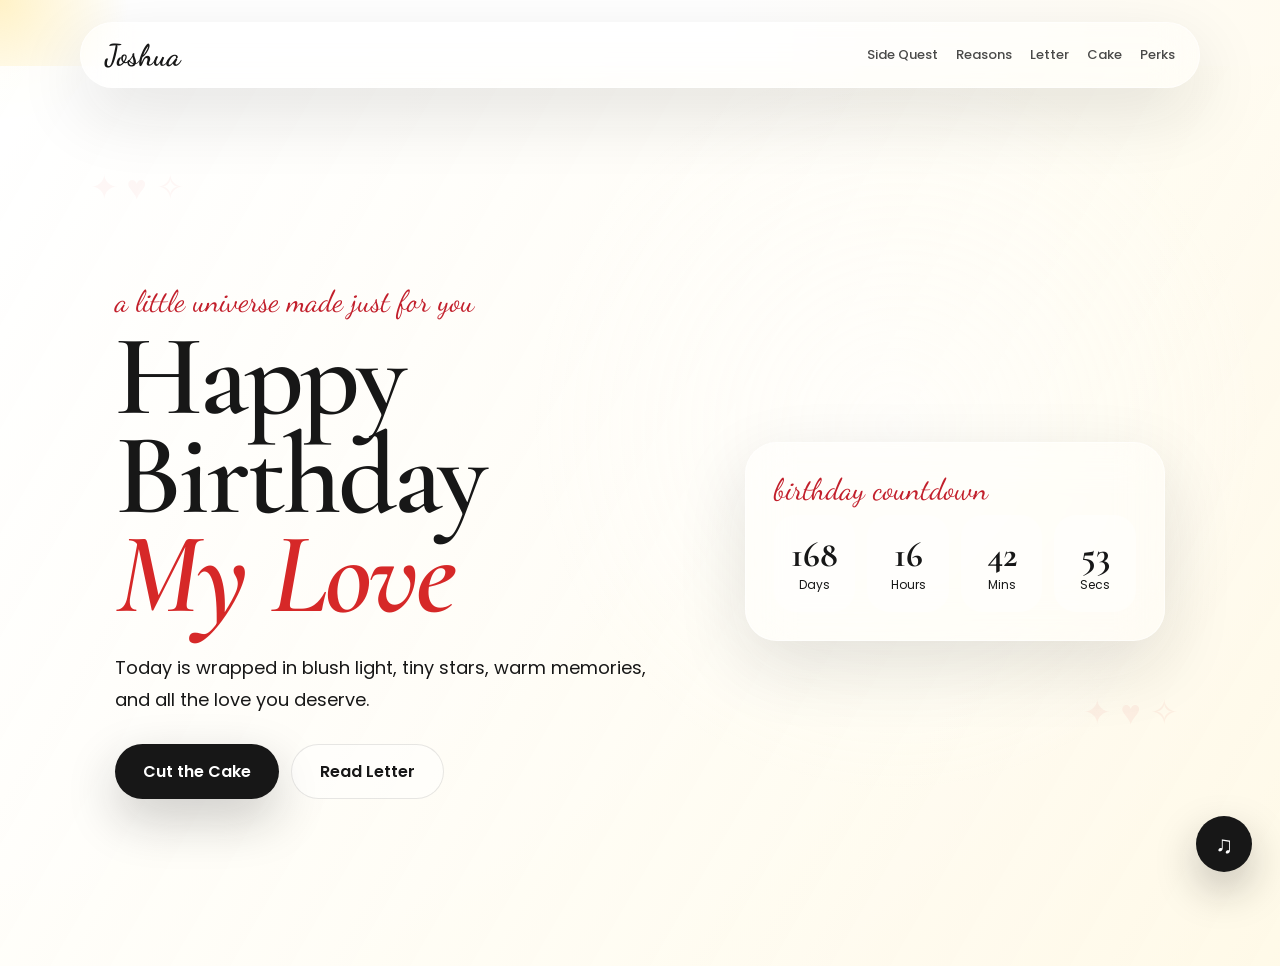
==== commit 793121d0: "aa" ====
--- a/index.html
+++ b/index.html
@@ -27,8 +27,8 @@
   <div class="music-widget">
     <div class="music-player glass" id="musicPlayer" hidden>
       <iframe
-        title="Joshua's birthday playlist on Spotify"
-        src="https://open.spotify.com/embed/playlist/0S6JnbD1CwKNPiSXgv6PSf?utm_source=generator&theme=0"
+        title="Joshua's birthday playlist on Apple Music"
+        src="https://embed.music.apple.com/qa/playlist/josuday/pl.u-pMyllRjTWzE7b9k"
         allow="autoplay; clipboard-write; encrypted-media; fullscreen; picture-in-picture"
         loading="lazy"
       ></iframe>
--- a/style.css
+++ b/style.css
@@ -381,8 +381,7 @@
 #huntPreparation[hidden],
 #huntBattle[hidden],
 #huntActions[hidden],
-#completeQuest[hidden],
-#questFinale[hidden] {
+#completeQuest[hidden] {
   display: none;
 }
 
@@ -427,17 +426,25 @@
 }
 
 .clue-card {
-  display: grid;
-  gap: 10px;
+  display: block;
   padding: 18px;
   border: 1px solid rgba(23, 23, 23, 0.14);
   border-radius: 18px;
 }
 
-.clue-card legend {
+.clue-card legend,
+.hunt-clue legend {
+  float: left;
+  width: 100%;
   padding: 0 6px;
+  margin-bottom: 10px;
   font-weight: 600;
   line-height: 1.6;
+}
+
+.clue-card > *:not(legend),
+.hunt-clue > *:not(legend) {
+  clear: both;
 }
 
 .clue-card label {
@@ -448,6 +455,11 @@
   cursor: pointer;
 }
 
+.clue-card label + label,
+.hunt-clue label + label {
+  margin-top: 10px;
+}
+
 .clue-card input {
   flex: 0 0 auto;
   margin-top: 5px;
@@ -455,7 +467,6 @@
 }
 
 .clue-card .check-clue {
-  justify-self: start;
   margin: 4px 0 0;
   cursor: pointer;
 }
@@ -669,18 +680,11 @@
 }
 
 .hunt-clue {
-  display: grid;
-  gap: 9px;
+  display: block;
   margin: 12px 0;
   padding: 16px;
   border: 1px solid rgba(23, 23, 23, 0.14);
   border-radius: 18px;
-}
-
-.hunt-clue legend {
-  padding: 0 6px;
-  font-weight: 600;
-  line-height: 1.55;
 }
 
 .hunt-clue label {
@@ -697,7 +701,6 @@
 }
 
 .hunt-clue .btn {
-  justify-self: start;
   margin: 4px 0 0;
   cursor: pointer;
 }
@@ -1185,35 +1188,7 @@
   font-weight: 600;
 }
 
-.dessert-options {
-  display: flex;
-  justify-content: center;
-  flex-wrap: wrap;
-  gap: 12px;
-}
-
-.dessert-choice {
-  margin: 0;
-  border: 1px solid rgba(23, 23, 23, 0.12);
-  cursor: pointer;
-}
-
-.dessert-choice[aria-pressed="true"] {
-  color: #fff;
-  background: #d62828;
-}
-
-.quest-finale {
-  margin-top: 26px;
-  padding: 22px;
-  line-height: 1.8;
-  background: rgba(255, 255, 255, 0.52);
-  border-radius: 24px;
-}
-
-.quest-finale p + p {
-  margin-top: 12px;
-}
+
 
 .masonry {
   columns: 3 260px;
@@ -2384,15 +2359,6 @@
     border-radius: 25px;
   }
 
-  .dessert-options {
-    align-items: center;
-    flex-direction: column;
-  }
-
-  .dessert-choice {
-    width: 100%;
-  }
-
   .masonry {
     columns: 1;
     padding: 20px 5% 60px;
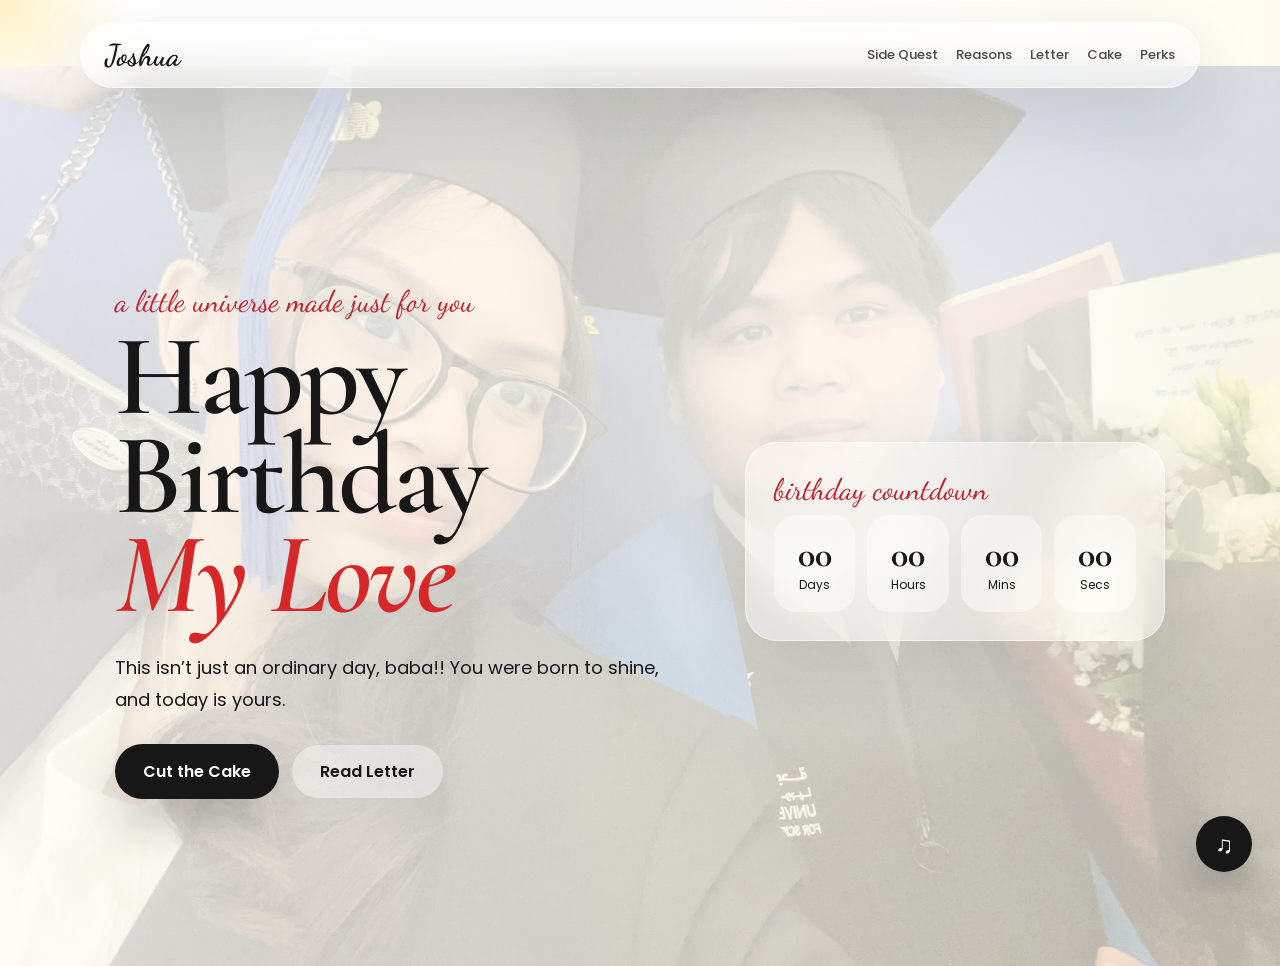
==== commit 4b212ff1: "Update birthday page images and countdown Co-authored-by: Copilot <223556219+Copilot@users.noreply.g" ====
--- a/index.html
+++ b/index.html
@@ -9,7 +9,7 @@
   <link href="https://fonts.googleapis.com/css2?family=Cormorant+Garamond:wght@400;500;600;700&family=Dancing+Script:wght@500;600;700&family=Poppins:wght@300;400;500;600;700&display=swap" rel="stylesheet" />
   <link rel="stylesheet" href="style.css" />
 </head>
-<body style="--hero-image: url('assets/ak.jpeg');">
+<body style="--hero-image: url('assets/17.jpeg');">
   <div class="cursor-glow"></div>
   <div class="floating-bg"></div>
 
@@ -41,7 +41,7 @@
     <section class="hero-content reveal">
       <p class="script-text">a little universe made just for you</p>
       <h1>Happy Birthday<br><span>My Love</span></h1>
-      <p class="hero-desc">Today is wrapped in blush light, tiny stars, warm memories, and all the love you deserve.</p>
+      <p class="hero-desc">This isn’t just an ordinary day, baba!! You were born to shine, and today is yours.</p>
       <div class="hero-actions">
         <a class="btn primary" href="cake.html">Cut the Cake</a>
         <a class="btn ghost" href="letter.html">Read Letter</a>
